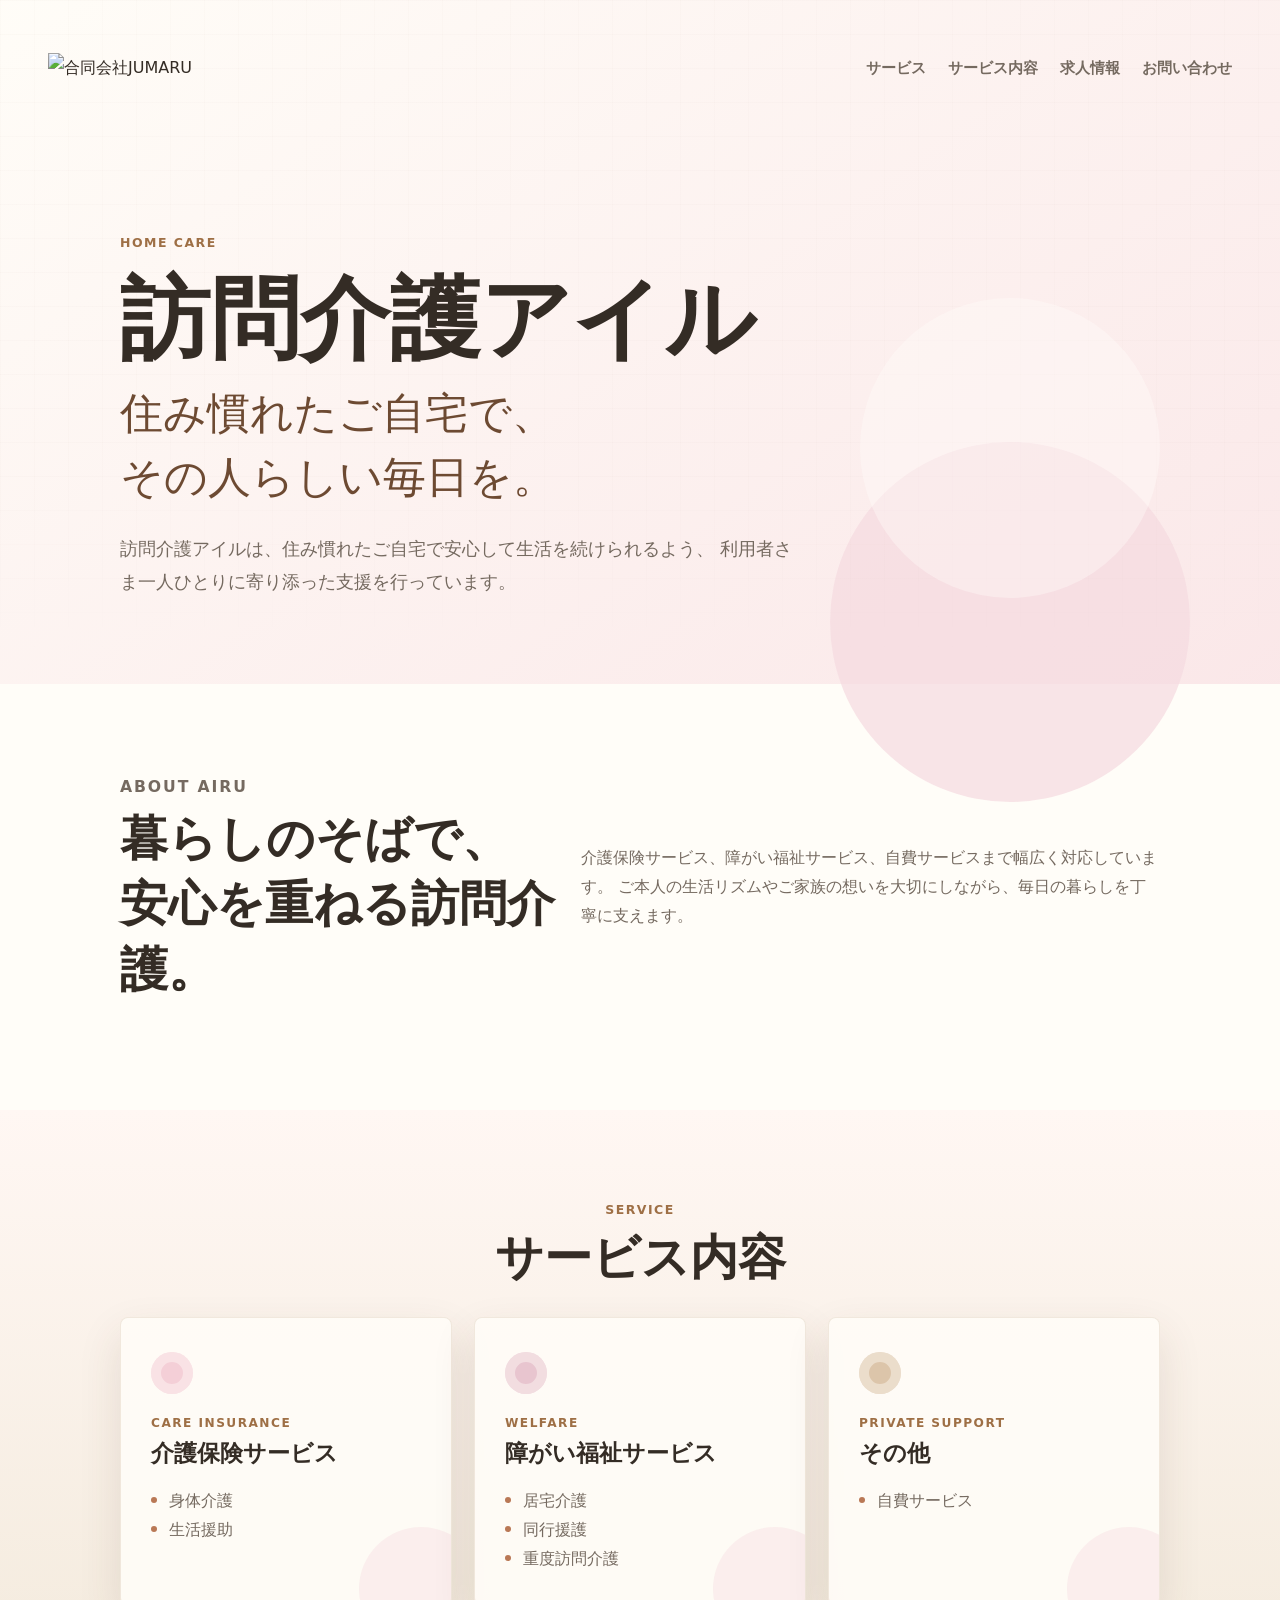
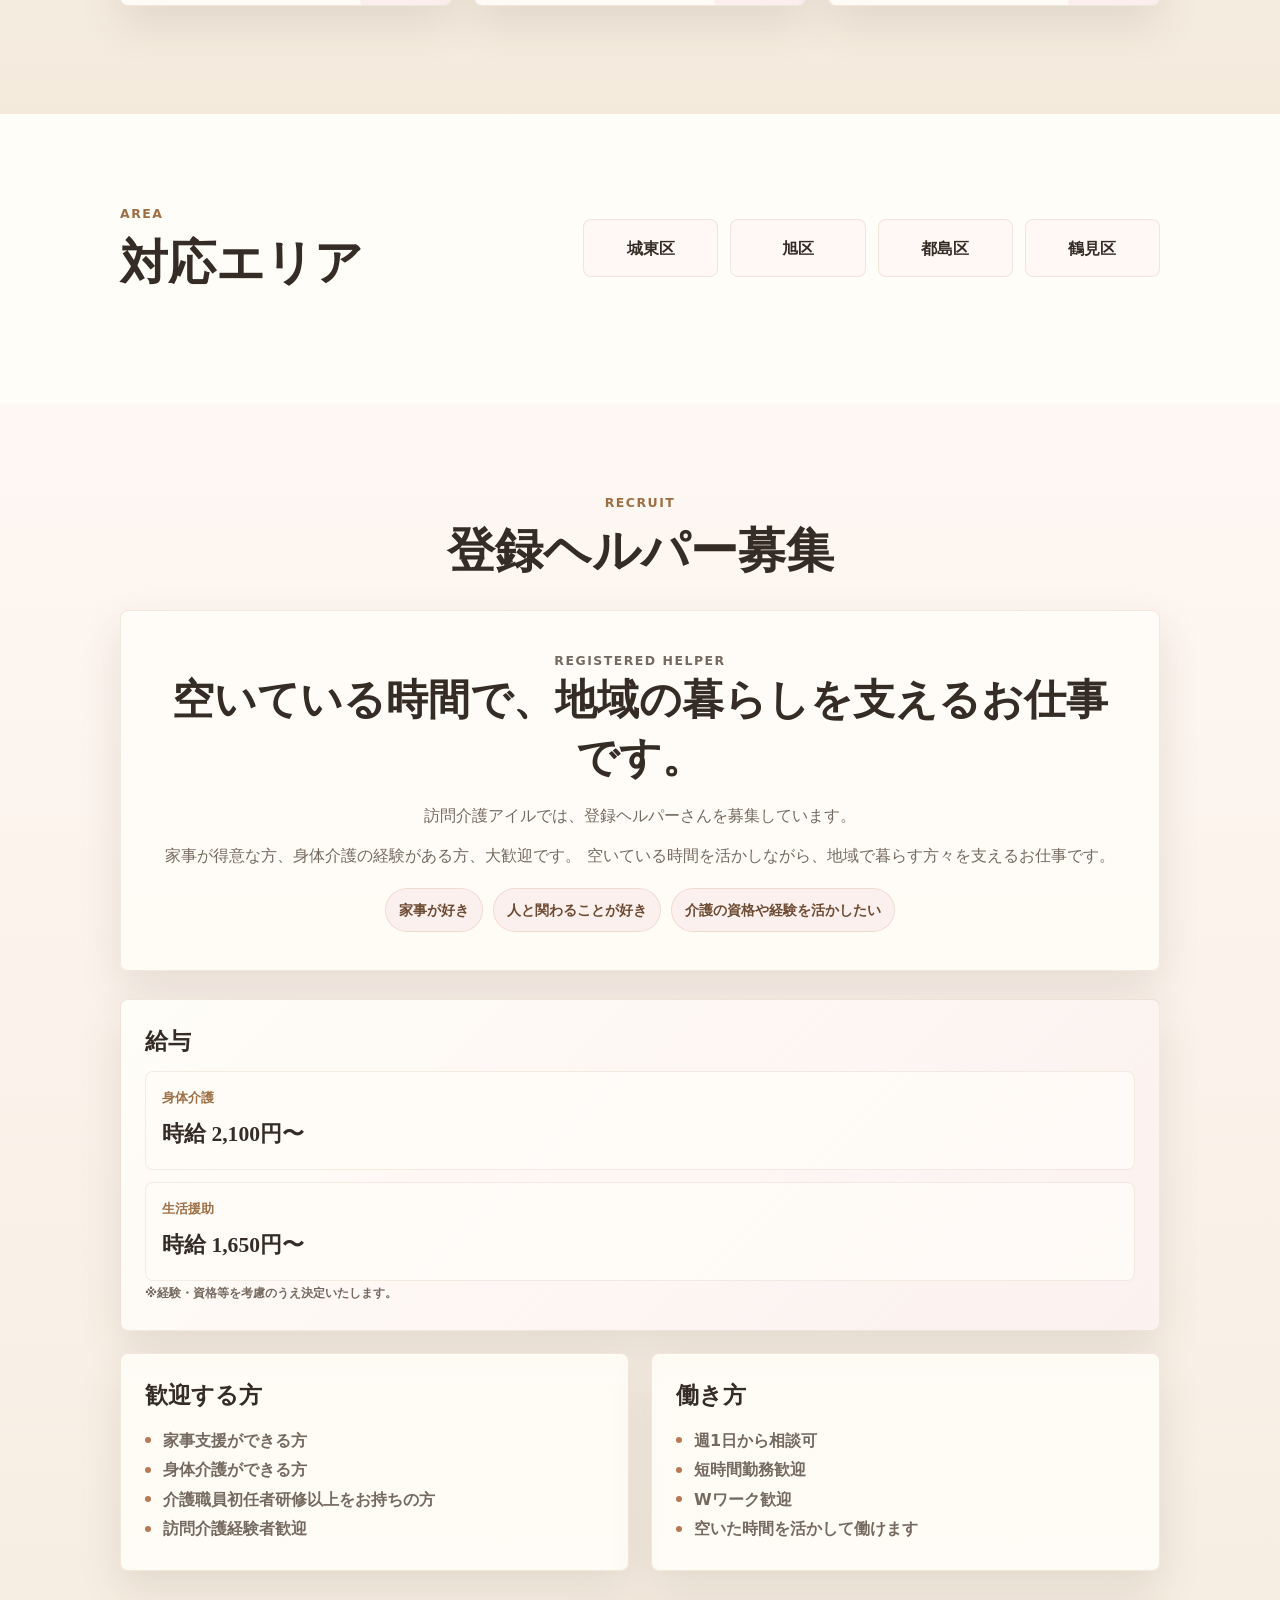
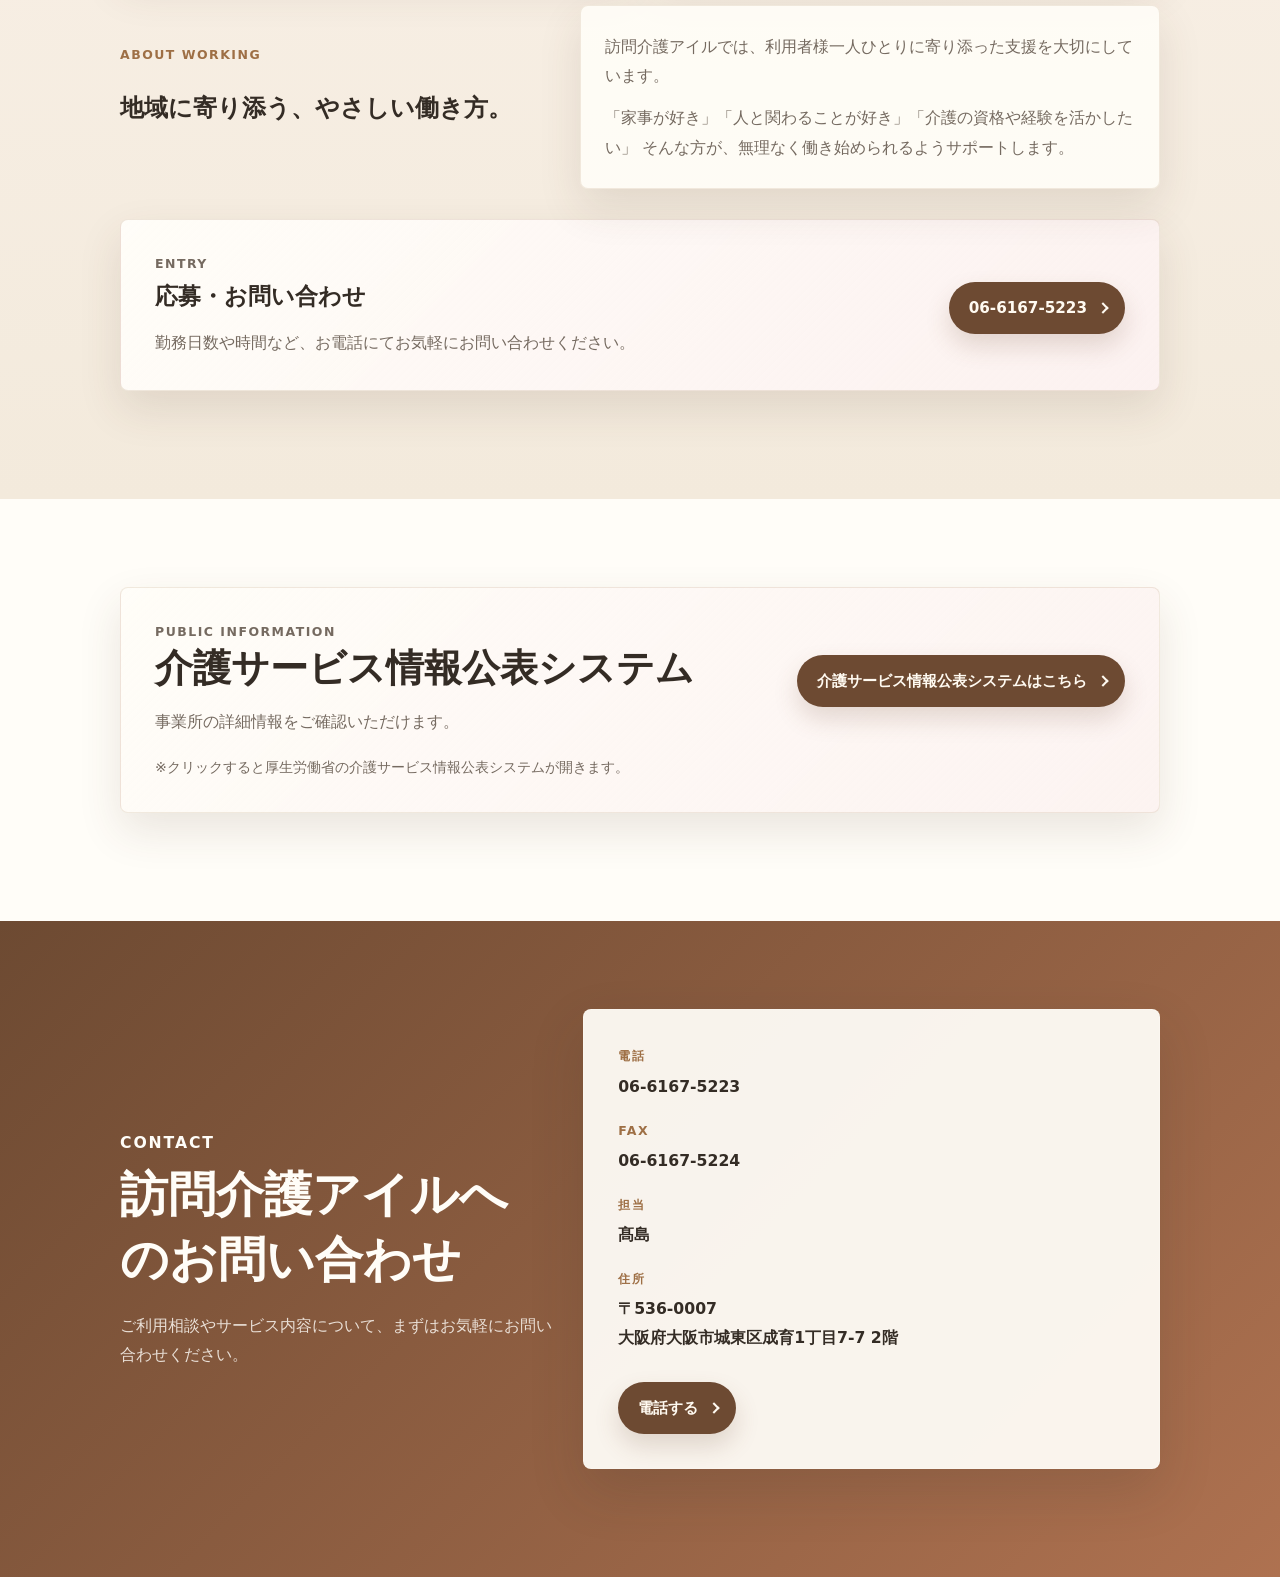
==== airu.html @ b09ae582 "Add files via upload" ====
<!doctype html>
<html lang="ja">
  <head>
    <meta charset="utf-8" />
    <meta name="viewport" content="width=device-width, initial-scale=1" />
    <title>訪問介護アイル | 合同会社JUMARU</title>
    <meta
      name="description"
      content="訪問介護アイルは、介護保険サービス、障がい福祉サービス、自費サービスまで幅広く対応し、住み慣れたご自宅での暮らしを支えます。"
    />
    <link rel="stylesheet" href="styles.css" />
  </head>
  <body>
    <main class="site detail-page airu-page">
      <section class="detail-hero detail-hero--airu" aria-labelledby="airu-title">
        <div class="hero__grain" aria-hidden="true"></div>
        <header class="header">
          <a class="logo" href="index.html" aria-label="合同会社JUMARU トップページ">
            <img src="assets/jumaru-logo.png" alt="合同会社JUMARU" />
          </a>
          <nav class="nav" aria-label="主要メニュー">
            <a href="index.html#services">サービス</a>
            <a href="#service-menu">サービス内容</a>
            <a href="#airu-recruit">求人情報</a>
            <a href="#airu-contact">お問い合わせ</a>
          </nav>
        </header>

        <div class="detail-hero__inner">
          <div class="detail-hero__content">
            <p class="hero__label">Home care</p>
            <h1 id="airu-title" class="detail-hero__title">
              <span>訪問介護</span><span>アイル</span>
            </h1>
            <p class="detail-hero__lead">
              住み慣れたご自宅で、<br />
              その人らしい毎日を。
            </p>
            <p class="detail-hero__copy">
              訪問介護アイルは、住み慣れたご自宅で安心して生活を続けられるよう、
              利用者さま一人ひとりに寄り添った支援を行っています。
            </p>
          </div>

          <div class="detail-hero__mark" aria-hidden="true">
            <img src="assets/airu-logo.png" alt="" />
          </div>
        </div>
      </section>

      <section class="detail-intro" aria-labelledby="airu-intro-title">
        <div class="detail-intro__inner">
          <div>
            <p class="section-heading__sub">About Airu</p>
            <h2 id="airu-intro-title">
              暮らしのそばで、<br />
              安心を重ねる訪問介護。
            </h2>
          </div>
          <p>
            介護保険サービス、障がい福祉サービス、自費サービスまで幅広く対応しています。
            ご本人の生活リズムやご家族の想いを大切にしながら、毎日の暮らしを丁寧に支えます。
          </p>
        </div>
      </section>

      <section id="service-menu" class="detail-services" aria-labelledby="service-menu-title">
        <div class="section-heading section-heading--center">
          <p class="section-heading__sub">Service</p>
          <h2 id="service-menu-title">サービス内容</h2>
        </div>

        <div class="detail-card-list">
          <article class="detail-card">
            <span class="detail-card__icon detail-card__icon--care" aria-hidden="true"></span>
            <p class="detail-card__label">Care insurance</p>
            <h3>介護保険サービス</h3>
            <ul>
              <li>身体介護</li>
              <li>生活援助</li>
            </ul>
          </article>

          <article class="detail-card">
            <span class="detail-card__icon detail-card__icon--welfare" aria-hidden="true"></span>
            <p class="detail-card__label">Welfare</p>
            <h3>障がい福祉サービス</h3>
            <ul>
              <li>居宅介護</li>
              <li>同行援護</li>
              <li>重度訪問介護</li>
            </ul>
          </article>

          <article class="detail-card">
            <span class="detail-card__icon detail-card__icon--private" aria-hidden="true"></span>
            <p class="detail-card__label">Private support</p>
            <h3>その他</h3>
            <ul>
              <li>自費サービス</li>
            </ul>
          </article>
        </div>
      </section>

      <section class="area-section" aria-labelledby="area-title">
        <div class="area-section__inner">
          <div class="area-section__heading">
            <p class="section-heading__sub">Area</p>
            <h2 id="area-title">対応エリア</h2>
          </div>
          <ul class="area-list" aria-label="対応エリア一覧">
            <li>城東区</li>
            <li>旭区</li>
            <li>都島区</li>
            <li>鶴見区</li>
          </ul>
        </div>
      </section>

      <section id="airu-recruit" class="recruit-detail-section" aria-labelledby="airu-recruit-title">
        <div class="section-heading section-heading--center">
          <p class="section-heading__sub">Recruit</p>
          <h2 id="airu-recruit-title">登録ヘルパー募集</h2>
        </div>

        <div class="recruit-summary-card recruit-summary-card--inline">
          <p class="recruit-summary-card__label">Registered helper</p>
          <h3>空いている時間で、地域の暮らしを支えるお仕事です。</h3>
          <p>
            訪問介護アイルでは、登録ヘルパーさんを募集しています。
          </p>
          <p>
            家事が得意な方、身体介護の経験がある方、大歓迎です。
            空いている時間を活かしながら、地域で暮らす方々を支えるお仕事です。
          </p>
          <ul class="recruit-feeling-list" aria-label="応募しやすい方">
            <li>家事が好き</li>
            <li>人と関わることが好き</li>
            <li>介護の資格や経験を活かしたい</li>
          </ul>
        </div>

        <div class="recruit-grid">
          <article class="recruit-card recruit-card--editable">
            <h3>給与</h3>
            <dl class="recruit-pay-list">
              <div>
                <dt>身体介護</dt>
                <dd>時給 2,100円〜</dd>
              </div>
              <div>
                <dt>生活援助</dt>
                <dd>時給 1,650円〜</dd>
              </div>
            </dl>
            <p class="recruit-card__note">※経験・資格等を考慮のうえ決定いたします。</p>
          </article>

          <article class="recruit-card">
            <h3>歓迎する方</h3>
            <ul>
              <li>家事支援ができる方</li>
              <li>身体介護ができる方</li>
              <li>介護職員初任者研修以上をお持ちの方</li>
              <li>訪問介護経験者歓迎</li>
            </ul>
          </article>

          <article class="recruit-card">
            <h3>働き方</h3>
            <ul>
              <li>週1日から相談可</li>
              <li>短時間勤務歓迎</li>
              <li>Wワーク歓迎</li>
              <li>空いた時間を活かして働けます</li>
            </ul>
          </article>
        </div>

        <div class="recruit-message-inner recruit-message-inner--inline">
          <div>
            <p class="section-heading__sub">About working</p>
            <h2>地域に寄り添う、やさしい働き方。</h2>
          </div>
          <div class="recruit-message-panel">
            <p>
              訪問介護アイルでは、利用者様一人ひとりに寄り添った支援を大切にしています。
            </p>
            <p>
              「家事が好き」「人と関わることが好き」「介護の資格や経験を活かしたい」
              そんな方が、無理なく働き始められるようサポートします。
            </p>
          </div>
        </div>

        <div class="recruit-apply-card">
          <div>
            <p class="section-heading__sub">Entry</p>
            <h3>応募・お問い合わせ</h3>
            <p>勤務日数や時間など、お電話にてお気軽にお問い合わせください。</p>
          </div>
          <a class="button" href="tel:0661675223" aria-label="訪問介護アイルの求人へ電話で問い合わせる">
            06-6167-5223
            <span aria-hidden="true"></span>
          </a>
        </div>
      </section>

      <section class="public-info-section" aria-labelledby="public-info-title">
        <div class="public-info-card">
          <div>
            <p class="section-heading__sub">Public information</p>
            <h2 id="public-info-title">介護サービス情報公表システム</h2>
            <p>事業所の詳細情報をご確認いただけます。</p>
          </div>
          <a
            class="button"
            href="https://www.kaigokensaku.mhlw.go.jp/27/index.php?action_kouhyou_detail_001_kani=true&amp;JigyosyoCd=2774403675-00&amp;ServiceCd=110&amp;Type=search"
            target="_blank"
            rel="noopener"
          >
            介護サービス情報公表システムはこちら
            <span aria-hidden="true"></span>
          </a>
          <p class="public-info-note">※クリックすると厚生労働省の介護サービス情報公表システムが開きます。</p>
        </div>
      </section>

      <section id="airu-contact" class="detail-contact" aria-labelledby="airu-contact-title">
        <div class="detail-contact__inner">
          <div class="detail-contact__main">
            <p class="section-heading__sub">Contact</p>
            <h2 id="airu-contact-title">訪問介護アイルへのお問い合わせ</h2>
            <p>
              ご利用相談やサービス内容について、まずはお気軽にお問い合わせください。
            </p>
          </div>

          <div class="contact-panel">
            <dl class="contact-list">
              <div>
                <dt>電話</dt>
                <dd><a href="tel:0661675223">06-6167-5223</a></dd>
              </div>
              <div>
                <dt>FAX</dt>
                <dd>06-6167-5224</dd>
              </div>
              <div>
                <dt>担当</dt>
                <dd>髙島</dd>
              </div>
              <div>
                <dt>住所</dt>
                <dd>
                  〒536-0007<br />
                  大阪府大阪市城東区成育1丁目7-7 2階
                </dd>
              </div>
            </dl>
            <div class="contact-actions">
              <a class="button" href="tel:0661675223" aria-label="訪問介護アイルへ電話で問い合わせる">
                電話する
                <span aria-hidden="true"></span>
              </a>
            </div>
          </div>
        </div>
      </section>
    </main>
  </body>
</html>
---- styles.css ----
:root {
  --ivory: #fbf7ee;
  --soft-ivory: #fffaf1;
  --beige: #e9dcc8;
  --sand: #d8c2a3;
  --wood: #9e6f45;
  --wood-dark: #6d4a32;
  --sage: #75856f;
  --sage-dark: #53664f;
  --terracotta: #b97855;
  --ink: #342c25;
  --muted: #756a60;
  --white: #fffdf8;
  --shadow: 0 18px 44px rgba(82, 61, 41, 0.12);
}

* {
  box-sizing: border-box;
}

html {
  min-width: 320px;
  scroll-behavior: smooth;
  background: var(--ivory);
}

body {
  margin: 0;
  color: var(--ink);
  font-family:
    "Yu Gothic",
    "Hiragino Kaku Gothic ProN",
    Meiryo,
    system-ui,
    sans-serif;
  line-height: 1.85;
  letter-spacing: 0;
  background:
    linear-gradient(180deg, rgba(255, 250, 241, 0.96), rgba(249, 241, 229, 0.98)),
    var(--ivory);
}

a {
  color: inherit;
  text-decoration: none;
}

img {
  max-width: 100%;
}

h1,
h2,
h3,
p,
dd,
li {
  overflow-wrap: anywhere;
}

.service-card,
.feature,
.flow-list li,
.detail-card,
.activity-info-card,
.schedule-card,
.guide-list div,
.gallery-card,
.staff-card,
.price-panel,
.contact-panel,
.map-panel,
.business-card,
.for-you-card {
  min-width: 0;
}

.site {
  overflow: hidden;
}

.hero {
  position: relative;
  min-height: 88svh;
  display: flex;
  flex-direction: column;
  padding: 18px 20px 76px;
  background:
    linear-gradient(142deg, rgba(255, 253, 248, 0.9), rgba(242, 226, 204, 0.74)),
    var(--soft-ivory);
}

.hero::before {
  content: "";
  position: absolute;
  inset: auto -24px -52px auto;
  width: 190px;
  height: 260px;
  border-radius: 999px 999px 0 0;
  background:
    linear-gradient(90deg, rgba(109, 74, 50, 0.12), transparent 18% 25%, rgba(109, 74, 50, 0.08) 28% 31%, transparent 33%),
    linear-gradient(180deg, #c49a6e, #a8754c);
  opacity: 0.68;
  transform: rotate(18deg);
}

.hero__grain {
  position: absolute;
  inset: 0;
  pointer-events: none;
  opacity: 0.42;
  background-image:
    linear-gradient(rgba(109, 74, 50, 0.04) 1px, transparent 1px),
    linear-gradient(90deg, rgba(109, 74, 50, 0.035) 1px, transparent 1px);
  background-size: 34px 34px;
  mask-image: linear-gradient(180deg, #000 0 70%, transparent);
}

.header {
  position: relative;
  z-index: 1;
  display: flex;
  align-items: center;
  justify-content: space-between;
  gap: 24px;
  padding-block: 6px;
}

.logo {
  display: inline-flex;
  align-items: center;
  justify-content: center;
  width: 140px;
  min-height: 58px;
  padding: 4px 0;
}

.logo img {
  display: block;
  width: 100%;
  height: auto;
}

.nav {
  display: none;
}

.hero__inner {
  position: relative;
  z-index: 1;
  width: min(100%, 940px);
  margin: auto auto 0;
  padding-top: 84px;
}

.hero__label,
.section-heading__sub,
.service-card__category {
  margin: 0;
  color: var(--wood);
  font-size: 0.78rem;
  font-weight: 700;
  letter-spacing: 0.12em;
  text-transform: uppercase;
}

.hero__title {
  margin: 15px 0 18px;
  font-family: "Yu Mincho", "Hiragino Mincho ProN", serif;
  font-size: clamp(2.28rem, 12vw, 5.8rem);
  line-height: 1.28;
  letter-spacing: 0;
}

.hero__copy {
  margin: 0;
  color: var(--muted);
  font-size: clamp(1rem, 4.25vw, 1.22rem);
  font-weight: 500;
}

@media (max-width: 480px) {
  .hero__title {
    font-size: clamp(2rem, 9vw, 2.45rem);
  }

  .top-contact-card {
    padding: 22px 20px;
  }

  .top-contact-actions {
    gap: 10px;
    padding-top: 16px;
  }

  .top-contact-actions .button {
    width: 100%;
    justify-content: center;
  }

  .riru-intro-panel {
    gap: 14px;
  }

  .riru-intro-illustration {
    max-width: 320px;
  }

  .riru-service-tags {
    gap: 8px;
  }

  .riru-service-tags li {
    padding: 7px 11px;
    font-size: 0.82rem;
  }

  .detail-page h2,
  .detail-page p,
  .detail-page dd,
  .detail-page li {
    line-break: anywhere;
  }

  .detail-page h2 {
    font-size: clamp(1.5rem, 6.4vw, 1.75rem);
    line-height: 1.45;
  }

  .detail-page p,
  .detail-page dd,
  .detail-page li {
    word-break: break-all;
  }

  .airu-page p,
  .airu-page dd,
  .airu-page li {
    overflow-wrap: break-word;
    word-break: normal;
    line-break: strict;
  }
}

.services,
.about,
.company,
.business,
.for-you,
.flow {
  position: relative;
  z-index: 2;
  padding: 62px 20px 84px;
}

.services {
  background: linear-gradient(180deg, var(--ivory), #f3eadc);
}

.about {
  background: var(--white);
}

.company {
  background: linear-gradient(180deg, var(--white), #fff8f4);
}

.business {
  background: linear-gradient(180deg, #fff8f4, #f3eadc);
}

.for-you {
  background: var(--white);
}

.flow {
  background: #eef0e8;
}

.section-heading,
.about__inner,
.company__inner,
.business-list,
.for-you-list,
.flow-list,
.contact__inner {
  width: min(100%, 1040px);
  margin-inline: auto;
}

.section-heading {
  margin-bottom: 26px;
}

.services__lead {
  max-width: 640px;
  margin: 14px 0 0;
  color: var(--muted);
  font-size: clamp(1rem, 3.6vw, 1.1rem);
  font-weight: 500;
  line-height: 1.9;
}

.section-heading--center {
  text-align: center;
}

.section-heading h2,
.about h2,
.company h2,
.business h2,
.for-you h2,
.flow h2,
.contact h2 {
  margin: 5px 0 0;
  font-family: "Yu Mincho", "Hiragino Mincho ProN", serif;
  font-size: clamp(1.8rem, 8vw, 3rem);
  line-height: 1.35;
}

.service-list {
  display: grid;
  grid-template-columns: 1fr;
  gap: 22px;
  width: min(100%, 1040px);
  margin: 0 auto;
}

.service-card,
.feature,
.flow-list li {
  border: 1px solid rgba(158, 111, 69, 0.14);
  border-radius: 8px;
  background: rgba(255, 253, 248, 0.88);
  box-shadow: var(--shadow);
}

.service-card {
  position: relative;
  overflow: hidden;
}

.service-card::before {
  position: absolute;
  inset: 0;
  content: "";
  pointer-events: none;
  background:
    linear-gradient(135deg, rgba(255, 253, 248, 0.7), transparent 48%),
    linear-gradient(180deg, rgba(255, 255, 255, 0.52), rgba(255, 253, 248, 0.22));
}

.service-card--care {
  background: linear-gradient(145deg, #fff9f6, #f8e2e6);
}

.service-card--day {
  background: linear-gradient(145deg, #fbfff8, #e5f0dc);
}

.service-card__media {
  position: absolute;
  top: 26px;
  right: 26px;
  z-index: 1;
  display: flex;
  align-items: center;
  justify-content: center;
  width: 86px;
  min-height: 0;
  padding: 0;
  background: transparent;
}

.service-card--care .service-card__media {
  background-color: transparent;
}

.service-card--day .service-card__media {
  background-color: transparent;
}

.service-card__logo {
  display: block;
  width: 100%;
  max-width: 80px;
  height: auto;
  max-height: 52px;
  object-fit: contain;
  padding: 0;
  border: 0;
  border-radius: 0;
  background: transparent;
  filter: drop-shadow(0 8px 14px rgba(82, 61, 41, 0.12));
  opacity: 0.9;
}

.service-card__logo--airu {
  max-width: 86px;
}

.service-card__logo--riru {
  max-width: 94px;
  max-height: 64px;
  transform: translateY(-5px);
}

.service-card__body {
  position: relative;
  z-index: 1;
  padding: 92px 24px 28px;
}

.service-card h3,
.feature h3,
.flow-list h3 {
  margin: 6px 0 13px;
  font-family: "Yu Mincho", "Hiragino Mincho ProN", serif;
  font-size: 1.56rem;
  line-height: 1.35;
}

.service-card h3 {
  margin-top: 8px;
  margin-bottom: 18px;
  color: var(--ink);
  font-size: clamp(1.75rem, 8vw, 2.36rem);
}

.service-card p,
.about p,
.feature p,
.flow-list p,
.contact p {
  margin: 0 0 14px;
  color: var(--muted);
  font-size: 0.98rem;
}

.button {
  display: inline-flex;
  align-items: center;
  justify-content: center;
  gap: 12px;
  min-height: 48px;
  margin-top: 6px;
  padding: 12px 18px 12px 20px;
  border-radius: 999px;
  color: var(--soft-ivory);
  font-size: 0.95rem;
  font-weight: 700;
  background: var(--wood-dark);
  box-shadow: 0 12px 24px rgba(109, 74, 50, 0.18);
  transition:
    transform 180ms ease,
    background-color 180ms ease;
}

.button span {
  width: 8px;
  height: 8px;
  border-top: 2px solid currentColor;
  border-right: 2px solid currentColor;
  transform: rotate(45deg);
}

.button:hover {
  transform: translateY(-2px);
  background: var(--sage-dark);
}

.about__inner {
  display: grid;
  gap: 34px;
}

.company__inner {
  display: grid;
  gap: 28px;
}

.about__content p {
  max-width: 680px;
  margin-top: 18px;
}

.company__content p {
  max-width: 720px;
  margin: 18px 0 0;
  color: var(--muted);
}

.company-info {
  display: grid;
  gap: 12px;
  margin: 0;
}

.company-info div {
  padding: 18px 20px;
  border: 1px solid rgba(158, 111, 69, 0.12);
  border-radius: 8px;
  background: rgba(255, 253, 248, 0.86);
}

.company-info dt {
  color: var(--wood);
  font-size: 0.78rem;
  font-weight: 800;
  letter-spacing: 0.12em;
}

.company-info dd {
  margin: 4px 0 0;
  color: var(--ink);
  font-weight: 700;
}

.business-list,
.for-you-list {
  display: grid;
  gap: 16px;
}

.business-card,
.for-you-card {
  border: 1px solid rgba(158, 111, 69, 0.14);
  border-radius: 8px;
  background: rgba(255, 253, 248, 0.88);
  box-shadow: var(--shadow);
}

.business-card {
  position: relative;
  overflow: hidden;
  padding: 28px 24px;
}

.business-card::after {
  position: absolute;
  right: -36px;
  bottom: -46px;
  width: 130px;
  height: 130px;
  border-radius: 50%;
  content: "";
  background: rgba(246, 220, 225, 0.36);
}

.business-card--riru::after {
  background: rgba(223, 234, 214, 0.54);
}

.business-card h3 {
  position: relative;
  z-index: 1;
  margin: 0 0 12px;
  font-family: "Yu Mincho", "Hiragino Mincho ProN", serif;
  font-size: 1.5rem;
  line-height: 1.35;
}

.business-card p {
  position: relative;
  z-index: 1;
  margin: 0 0 18px;
  color: var(--muted);
}

.business-card a {
  position: relative;
  z-index: 1;
  color: var(--wood-dark);
  font-weight: 800;
}

.for-you-card {
  display: grid;
  grid-template-columns: auto minmax(0, 1fr);
  gap: 14px;
  align-items: center;
  padding: 20px;
}

.for-you-card span {
  display: grid;
  width: 42px;
  height: 42px;
  place-items: center;
  border-radius: 50%;
  color: var(--white);
  font-size: 0.82rem;
  font-weight: 800;
  background: var(--sage-dark);
}

.for-you-card p {
  margin: 0;
  color: var(--ink);
  font-weight: 700;
}

.feature-list {
  display: grid;
  gap: 16px;
}

.feature {
  padding: 24px 22px;
}

.feature__number {
  color: var(--terracotta);
  font-size: 0.82rem;
  font-weight: 800;
  letter-spacing: 0.12em;
}

.feature h3 {
  font-size: 1.28rem;
}

.flow-list {
  display: grid;
  gap: 16px;
  padding: 0;
  list-style: none;
}

.flow-list li {
  padding: 26px 22px 24px;
}

.flow-list span {
  display: grid;
  width: 40px;
  height: 40px;
  place-items: center;
  border-radius: 50%;
  color: var(--white);
  font-weight: 800;
  background: var(--sage-dark);
}

.flow-list h3 {
  font-size: 1.26rem;
}

.contact {
  padding: 70px 20px;
  color: var(--white);
  background:
    linear-gradient(135deg, rgba(83, 102, 79, 0.94), rgba(109, 74, 50, 0.92)),
    var(--sage-dark);
}

.contact .section-heading__sub,
.contact p {
  color: rgba(255, 253, 248, 0.82);
}

.contact p {
  max-width: 720px;
  margin-top: 18px;
}

.top-contact-grid {
  display: grid;
  gap: 16px;
  margin-top: 30px;
}

.top-contact-card,
.top-access {
  border: 1px solid rgba(255, 253, 248, 0.22);
  border-radius: 8px;
  background: rgba(255, 253, 248, 0.94);
  box-shadow: 0 18px 40px rgba(52, 44, 37, 0.14);
}

.top-contact-card {
  display: flex;
  flex-direction: column;
  padding: 24px 22px;
}

.top-contact-card__label {
  margin: 0 0 4px;
  color: var(--wood);
  font-size: 0.76rem;
  font-weight: 800;
  letter-spacing: 0.12em;
  text-transform: uppercase;
}

.top-contact-card h3,
.top-access h3 {
  margin: 0 0 14px;
  color: var(--ink);
  font-family: "Yu Mincho", "Hiragino Mincho ProN", serif;
  font-size: 1.42rem;
}

.top-contact-card dl {
  display: grid;
  gap: 10px;
  margin: 0;
}

.top-contact-card dt {
  color: var(--wood);
  font-size: 0.78rem;
  font-weight: 800;
  letter-spacing: 0.12em;
}

.top-contact-card dd {
  margin: 4px 0 0;
  color: var(--ink);
  font-weight: 800;
}

.top-contact-actions {
  display: flex;
  flex-wrap: wrap;
  gap: 12px;
  margin-top: auto;
  padding-top: 18px;
}

.top-contact-card .button--light {
  min-height: 46px;
  color: var(--white);
  background: var(--sage-dark);
}

.top-access {
  display: grid;
  gap: 18px;
  margin-top: 18px;
  padding: 24px 22px;
}

.top-access p {
  color: var(--muted);
}

.map-button--light {
  background: var(--wood-dark);
}

.map-embed--top {
  margin-top: 0;
}

.button--light {
  color: var(--wood-dark);
  background: var(--white);
}

.button--light:hover {
  color: var(--white);
  background: var(--terracotta);
}

@media (min-width: 760px) {
  .hero {
    min-height: 82vh;
    padding: 28px 48px 86px;
  }

  .hero::before {
    width: 270px;
    height: 360px;
    right: 8vw;
  }

  .nav {
    display: flex;
    align-items: center;
    gap: 22px;
    color: var(--muted);
    font-size: 0.92rem;
    font-weight: 700;
  }

  .nav a {
    transition: color 160ms ease;
  }

  .nav a:hover {
    color: var(--wood-dark);
  }

  .services,
  .about,
  .company,
  .business,
  .for-you,
  .flow {
    padding: 84px 48px 108px;
  }

  .contact {
    padding: 92px 48px;
  }

  .service-list,
  .feature-list,
  .flow-list {
    grid-template-columns: repeat(3, minmax(0, 1fr));
    align-items: stretch;
  }

  .service-list {
    grid-template-columns: repeat(2, minmax(0, 1fr));
  }

  .service-card {
    display: flex;
    flex-direction: column;
    min-height: 430px;
  }

  .service-card__media {
    top: 34px;
    right: 34px;
    width: 102px;
  }

  .logo {
    width: 170px;
    min-height: 68px;
  }

  .service-card__logo {
    max-width: 96px;
    max-height: 61px;
    padding: 0;
  }

  .service-card__logo--airu {
    max-width: 102px;
  }

  .service-card__logo--riru {
    max-width: 112px;
    max-height: 72px;
    transform: translateY(-6px);
  }

  .service-card__body {
    display: flex;
    flex: 1;
    flex-direction: column;
    padding: 112px 36px 36px;
  }

  .service-card .button {
    align-self: flex-start;
    margin-top: auto;
  }

  .about__inner {
    grid-template-columns: 0.9fr 1.1fr;
    align-items: center;
  }

  .company__inner {
    grid-template-columns: 0.95fr 1.05fr;
    align-items: center;
  }

  .company-info {
    grid-template-columns: 1fr;
  }

  .business-list {
    grid-template-columns: repeat(2, minmax(0, 1fr));
    gap: 22px;
  }

  .for-you-list {
    grid-template-columns: repeat(4, minmax(0, 1fr));
  }

  .for-you-card {
    grid-template-columns: 1fr;
    align-content: start;
    min-height: 150px;
  }

  .top-contact-grid {
    grid-template-columns: repeat(2, minmax(0, 1fr));
    align-items: stretch;
  }

  .top-access {
    grid-template-columns: 0.78fr 1.22fr;
    align-items: center;
  }
}

.detail-page {
  background: var(--ivory);
}

.detail-hero {
  position: relative;
  min-height: 74svh;
  display: flex;
  flex-direction: column;
  padding: 18px 20px 70px;
  background:
    linear-gradient(145deg, rgba(255, 253, 248, 0.92), rgba(249, 226, 230, 0.78)),
    var(--soft-ivory);
}

.detail-hero::before {
  position: absolute;
  right: -64px;
  bottom: -84px;
  width: 240px;
  height: 240px;
  border-radius: 50%;
  content: "";
  background: rgba(246, 220, 225, 0.72);
}

.detail-hero--riru {
  background:
    linear-gradient(145deg, rgba(255, 253, 248, 0.92), rgba(226, 238, 214, 0.82)),
    var(--soft-ivory);
}

.detail-hero--riru::before {
  background: rgba(223, 234, 214, 0.78);
}

.detail-hero__inner {
  position: relative;
  z-index: 1;
  display: grid;
  gap: 42px;
  width: min(100%, 1040px);
  margin: auto auto 0;
  padding-top: 72px;
}

.detail-hero__title {
  margin: 14px 0 10px;
  font-family: "Yu Mincho", "Hiragino Mincho ProN", serif;
  font-size: clamp(2.52rem, 13vw, 5.6rem);
  line-height: 1.16;
}

.detail-hero__title span {
  display: inline;
}

.riru-page .detail-hero__title {
  width: fit-content;
  max-width: 100%;
  font-size: clamp(2.18rem, 10.4vw, 5.2rem);
  white-space: nowrap;
}

@media (max-width: 480px) {
  .detail-hero__title,
  .riru-page .detail-hero__title {
    width: auto;
    font-size: clamp(2.48rem, 11vw, 3.1rem);
    white-space: normal;
  }

  .detail-hero__title span {
    display: block;
  }
}

.detail-hero__lead {
  margin: 0 0 22px;
  color: var(--wood-dark);
  font-family: "Yu Mincho", "Hiragino Mincho ProN", serif;
  font-size: clamp(1.5rem, 6.4vw, 2.7rem);
  line-height: 1.48;
}

.detail-hero__copy {
  max-width: 680px;
  margin: 0;
  color: var(--muted);
  font-size: clamp(1rem, 4vw, 1.12rem);
  font-weight: 500;
}

.detail-hero__mark {
  display: grid;
  width: min(62vw, 240px);
  aspect-ratio: 1;
  place-items: center;
  justify-self: start;
  border-radius: 50%;
  background: rgba(255, 253, 248, 0.36);
}

.detail-hero__mark img {
  width: 76%;
  height: auto;
  filter: drop-shadow(0 16px 28px rgba(82, 61, 41, 0.1));
}

.detail-hero__mark--riru img {
  width: 82%;
}

.detail-intro,
.detail-services,
.area-section,
.detail-contact {
  padding: 66px 20px 84px;
}

.detail-intro {
  background: var(--white);
}

.detail-intro__inner,
.area-section__inner,
.detail-contact__inner {
  width: min(100%, 1040px);
  margin-inline: auto;
}

.detail-intro__inner {
  display: grid;
  gap: 24px;
}

.detail-intro h2,
.area-section h2,
.detail-contact h2 {
  margin: 5px 0 0;
  font-family: "Yu Mincho", "Hiragino Mincho ProN", serif;
  font-size: clamp(1.75rem, 7.2vw, 3rem);
  line-height: 1.36;
}

.detail-intro p,
.detail-card li,
.area-list li,
.detail-contact p,
.contact-list dd {
  color: var(--muted);
  font-size: 0.98rem;
}

.detail-intro__inner > p {
  margin: 0;
}

.riru-intro-panel {
  display: grid;
  gap: 16px;
}

.riru-intro-panel p {
  margin: 0;
}

.riru-intro-illustration {
  max-width: 380px;
  margin: 0;
  overflow: hidden;
  border-radius: 8px;
}

.riru-intro-illustration img {
  display: block;
  width: 100%;
  height: auto;
}

.riru-intro-note {
  padding: 14px 16px;
  border-left: 4px solid rgba(117, 133, 111, 0.62);
  border-radius: 0 8px 8px 0;
  background: rgba(237, 244, 223, 0.72);
}

.riru-service-tags {
  display: flex;
  flex-wrap: wrap;
  gap: 10px;
  margin: 0;
  padding: 0;
  list-style: none;
}

.riru-service-tags li {
  padding: 8px 13px;
  border: 1px solid rgba(117, 133, 111, 0.2);
  border-radius: 999px;
  color: var(--sage-dark);
  font-size: 0.88rem;
  font-weight: 800;
  background: rgba(255, 253, 248, 0.84);
  box-shadow: 0 8px 18px rgba(82, 61, 41, 0.06);
}

.detail-services {
  background: linear-gradient(180deg, #fff7f3, #f3eadc);
}

.detail-services--riru {
  background: linear-gradient(180deg, #f8fbf2, #eef3e4);
}

.detail-card-list {
  display: grid;
  gap: 18px;
  width: min(100%, 1040px);
  margin: 0 auto;
}

.detail-card {
  position: relative;
  overflow: hidden;
  padding: 28px 24px 26px;
  border: 1px solid rgba(158, 111, 69, 0.14);
  border-radius: 8px;
  background: rgba(255, 253, 248, 0.86);
  box-shadow: var(--shadow);
}

.detail-card::after {
  position: absolute;
  right: -32px;
  bottom: -46px;
  width: 124px;
  height: 124px;
  border-radius: 50%;
  content: "";
  background: rgba(246, 220, 225, 0.42);
}

.detail-card__icon {
  display: block;
  width: 42px;
  height: 42px;
  margin-bottom: 18px;
  border-radius: 50%;
  background: #f4cfd7;
  box-shadow: inset 0 0 0 10px rgba(255, 253, 248, 0.42);
}

.detail-card__icon--welfare {
  background: #e8c5cf;
}

.detail-card__icon--private {
  background: #dcc5aa;
}

.riru-icon {
  background: #d9e8c6;
}

.riru-icon--smile {
  background: #c9dfbd;
}

.riru-icon--coin {
  background: #efe2a6;
}

.riru-icon--training {
  background: #bfd8b4;
}

.detail-card__label {
  margin: 0 0 4px;
  color: var(--wood);
  font-size: 0.76rem;
  font-weight: 800;
  letter-spacing: 0.12em;
  text-transform: uppercase;
}

.detail-card h3 {
  margin: 0 0 16px;
  font-family: "Yu Mincho", "Hiragino Mincho ProN", serif;
  font-size: 1.45rem;
  line-height: 1.36;
}

.detail-card ul,
.area-list,
.contact-list {
  margin: 0;
  padding: 0;
  list-style: none;
}

.detail-card li {
  position: relative;
  padding-left: 18px;
}

.detail-card li::before {
  position: absolute;
  left: 0;
  top: 0.72em;
  width: 6px;
  height: 6px;
  border-radius: 50%;
  content: "";
  background: var(--terracotta);
}

.area-section {
  background: var(--white);
}

.area-section__inner {
  display: grid;
  gap: 28px;
}

.area-list {
  display: grid;
  grid-template-columns: repeat(2, minmax(0, 1fr));
  gap: 12px;
}

.area-list li {
  display: grid;
  min-height: 58px;
  place-items: center;
  border: 1px solid rgba(158, 111, 69, 0.14);
  border-radius: 8px;
  color: var(--ink);
  font-weight: 700;
  background: #fff8f4;
}

.detail-contact {
  background:
    linear-gradient(135deg, rgba(109, 74, 50, 0.92), rgba(185, 120, 85, 0.86)),
    var(--wood-dark);
}

.detail-contact--riru {
  background:
    linear-gradient(135deg, rgba(83, 102, 79, 0.94), rgba(124, 138, 106, 0.9)),
    var(--sage-dark);
}

.detail-contact__inner {
  display: grid;
  gap: 28px;
}

.detail-contact .section-heading__sub,
.detail-contact h2,
.detail-contact p {
  color: var(--white);
}

.detail-contact p {
  margin: 18px 0 0;
  color: rgba(255, 253, 248, 0.82);
}

.contact-panel {
  padding: 26px 24px;
  border: 1px solid rgba(255, 253, 248, 0.24);
  border-radius: 8px;
  background: rgba(255, 253, 248, 0.94);
  box-shadow: 0 22px 54px rgba(52, 44, 37, 0.16);
}

.contact-list {
  display: grid;
  gap: 18px;
}

.contact-actions {
  display: flex;
  flex-wrap: wrap;
  gap: 12px;
  margin-top: 24px;
}

.contact-list div {
  display: grid;
  gap: 4px;
}

.contact-list dt {
  color: var(--wood);
  font-size: 0.78rem;
  font-weight: 800;
  letter-spacing: 0.12em;
}

.contact-list dd {
  margin: 0;
  color: var(--ink);
  font-weight: 700;
}

.recruit-summary,
.recruit-detail-section,
.recruit-message-section,
.recruit-welcome-section,
.recruit-link-section {
  padding: 66px 20px 84px;
}

.recruit-summary,
.recruit-welcome-section {
  background: var(--white);
}

.recruit-detail-section,
.recruit-link-section {
  background: linear-gradient(180deg, #fff7f3, #f3eadc);
}

.recruit-message-section {
  background: var(--ivory);
}

.recruit-summary-card,
.recruit-grid,
.recruit-message-inner,
.recruit-welcome-list,
.recruit-link-card {
  width: min(100%, 1040px);
  margin-inline: auto;
}

.recruit-summary-card,
.recruit-card,
.recruit-message-panel,
.recruit-link-card {
  border: 1px solid rgba(158, 111, 69, 0.14);
  border-radius: 8px;
  background: rgba(255, 253, 248, 0.9);
  box-shadow: var(--shadow);
}

.recruit-summary-card {
  padding: 30px 26px;
  text-align: center;
}

.recruit-summary-card--inline {
  margin-bottom: 24px;
}

.recruit-summary-card__label,
.recruit-card__note {
  margin: 0 0 6px;
  color: var(--wood);
  font-size: 0.78rem;
  font-weight: 800;
  letter-spacing: 0.12em;
  text-transform: uppercase;
}

.recruit-summary-card h3,
.recruit-card h3,
.recruit-message-section h2,
.recruit-link-card h2 {
  margin: 0 0 14px;
  font-family: "Yu Mincho", "Hiragino Mincho ProN", serif;
  line-height: 1.38;
}

.recruit-summary-card h3 {
  font-size: clamp(1.7rem, 7vw, 2.6rem);
}

.recruit-summary-card p,
.recruit-card p,
.recruit-message-panel p,
.recruit-link-card p {
  margin: 0;
  color: var(--muted);
}

.recruit-summary-card p + p {
  margin-top: 10px;
}

.recruit-feeling-list {
  display: flex;
  flex-wrap: wrap;
  justify-content: center;
  gap: 10px;
  margin: 18px 0 0;
  padding: 0;
  list-style: none;
}

.recruit-feeling-list li {
  padding: 8px 13px;
  border: 1px solid rgba(185, 120, 85, 0.18);
  border-radius: 999px;
  color: var(--wood-dark);
  font-size: 0.88rem;
  font-weight: 800;
  background: rgba(246, 220, 225, 0.38);
}

.recruit-grid {
  display: grid;
  gap: 18px;
}

.recruit-card {
  padding: 26px 24px;
}

.recruit-card h3 {
  color: var(--ink);
  font-size: 1.42rem;
}

.recruit-card ul,
.recruit-welcome-list,
.recruit-pay-list {
  margin: 0;
  padding: 0;
  list-style: none;
}

.recruit-pay-list {
  display: grid;
  gap: 12px;
}

.recruit-pay-list div {
  display: grid;
  gap: 4px;
  padding: 14px 16px;
  border: 1px solid rgba(158, 111, 69, 0.12);
  border-radius: 8px;
  background: rgba(255, 253, 248, 0.74);
}

.recruit-pay-list dt {
  color: var(--wood);
  font-size: 0.84rem;
  font-weight: 800;
}

.recruit-pay-list dd {
  margin: 0;
  color: var(--ink);
  font-family: "Yu Mincho", "Hiragino Mincho ProN", serif;
  font-size: 1.35rem;
  font-weight: 800;
}

.recruit-card li,
.recruit-welcome-list li {
  position: relative;
  color: var(--muted);
  font-weight: 600;
}

.recruit-card li {
  padding-left: 18px;
}

.recruit-card li::before {
  position: absolute;
  left: 0;
  top: 0.72em;
  width: 6px;
  height: 6px;
  border-radius: 50%;
  content: "";
  background: var(--terracotta);
}

.recruit-card--editable {
  background:
    linear-gradient(135deg, rgba(255, 253, 248, 0.9), rgba(246, 220, 225, 0.36)),
    var(--white);
}

.recruit-card__note {
  margin-top: 12px;
  letter-spacing: 0;
  text-transform: none;
}

.recruit-message-inner {
  display: grid;
  gap: 22px;
}

.recruit-message-panel {
  display: grid;
  gap: 12px;
  padding: 26px 24px;
}

.recruit-message-inner--inline {
  margin-top: 34px;
}

.recruit-welcome-heading {
  margin-top: 46px;
}

.recruit-welcome-list {
  display: grid;
  gap: 12px;
}

.recruit-welcome-list li {
  display: grid;
  min-height: 58px;
  align-items: center;
  padding: 14px 18px 14px 42px;
  border: 1px solid rgba(158, 111, 69, 0.14);
  border-radius: 8px;
  background: #fff8f4;
}

.recruit-welcome-list li::before {
  position: absolute;
  left: 18px;
  top: 50%;
  width: 10px;
  height: 10px;
  border-radius: 50%;
  content: "";
  background: #f4cfd7;
  transform: translateY(-50%);
}

.recruit-link-card {
  display: grid;
  gap: 20px;
  padding: 28px 24px;
}

.recruit-link-card h2 {
  font-size: clamp(1.55rem, 6vw, 2.35rem);
}

.recruit-apply-card {
  display: grid;
  gap: 18px;
  width: min(100%, 1040px);
  margin: 30px auto 0;
  padding: 26px 24px;
  border: 1px solid rgba(158, 111, 69, 0.16);
  border-radius: 8px;
  background:
    linear-gradient(135deg, rgba(255, 253, 248, 0.94), rgba(246, 220, 225, 0.36)),
    var(--white);
  box-shadow: var(--shadow);
}

.recruit-apply-card h3 {
  margin: 0 0 10px;
  font-family: "Yu Mincho", "Hiragino Mincho ProN", serif;
  font-size: 1.45rem;
}

.recruit-apply-card p {
  margin: 0;
  color: var(--muted);
}

.public-info-section {
  padding: 66px 20px 84px;
  background: var(--white);
}

.public-info-card {
  display: grid;
  gap: 18px;
  width: min(100%, 1040px);
  margin-inline: auto;
  padding: 28px 24px;
  border: 1px solid rgba(158, 111, 69, 0.14);
  border-radius: 8px;
  background:
    linear-gradient(135deg, rgba(255, 253, 248, 0.94), rgba(246, 220, 225, 0.3)),
    var(--white);
  box-shadow: var(--shadow);
}

.public-info-card h2 {
  margin: 0 0 12px;
  font-family: "Yu Mincho", "Hiragino Mincho ProN", serif;
  font-size: clamp(1.55rem, 6vw, 2.35rem);
  line-height: 1.38;
}

.public-info-card p {
  margin: 0;
  color: var(--muted);
}

.public-info-card .button {
  justify-content: center;
}

.public-info-note {
  font-size: 0.88rem;
}

@media (min-width: 760px) {
  .detail-hero {
    min-height: 76vh;
    padding: 28px 48px 86px;
  }

  .detail-hero::before {
    right: 7vw;
    bottom: -118px;
    width: 360px;
    height: 360px;
  }

  .detail-hero__inner {
    grid-template-columns: minmax(0, 1fr) 300px;
    align-items: end;
    padding-top: 94px;
  }

  .detail-hero__mark {
    width: 300px;
    justify-self: end;
  }

  .detail-intro,
  .detail-services,
  .area-section,
  .detail-contact {
    padding: 88px 48px 108px;
  }

  .detail-intro__inner,
  .area-section__inner,
  .detail-contact__inner {
    grid-template-columns: 0.86fr 1.14fr;
    align-items: center;
  }

  .riru-intro-panel {
    gap: 18px;
  }

  .detail-card-list {
    grid-template-columns: repeat(3, minmax(0, 1fr));
    gap: 22px;
  }

  .detail-card {
    padding: 34px 30px 32px;
  }

  .area-list {
    grid-template-columns: repeat(4, minmax(0, 1fr));
  }

  .contact-panel {
    padding: 34px;
  }

  .recruit-summary,
  .recruit-detail-section,
  .recruit-message-section,
  .recruit-welcome-section,
  .recruit-link-section {
    padding: 88px 48px 108px;
  }

  .recruit-summary-card {
    padding: 38px 44px;
  }

  .recruit-summary-card--inline {
    margin-bottom: 28px;
  }

  .recruit-grid {
    grid-template-columns: repeat(2, minmax(0, 1fr));
    gap: 22px;
  }

  .recruit-card--editable {
    grid-column: 1 / -1;
  }

  .recruit-message-inner {
    grid-template-columns: 0.86fr 1.14fr;
    align-items: center;
  }

  .recruit-welcome-list {
    grid-template-columns: repeat(2, minmax(0, 1fr));
  }

  .recruit-link-card {
    grid-template-columns: minmax(0, 1fr) auto;
    align-items: center;
    padding: 34px 36px;
  }

  .recruit-apply-card {
    grid-template-columns: minmax(0, 1fr) auto;
    align-items: center;
    padding: 32px 34px;
  }

  .public-info-section {
    padding: 88px 48px 108px;
  }

  .public-info-card {
    grid-template-columns: minmax(0, 1fr) auto;
    align-items: center;
    padding: 32px 34px;
  }

  .public-info-note {
    grid-column: 1 / -1;
  }
}

.riru-feature-grid,
.activity-info-grid,
.gallery-grid,
.schedule-grid,
.guide-section__inner {
  width: min(100%, 1040px);
  margin-inline: auto;
}

.riru-feature-grid {
  display: grid;
  gap: 18px;
}

.riru-feature-card p:last-child {
  position: relative;
  z-index: 1;
  margin: 0;
  color: var(--muted);
}

.activity-section,
.schedule-section,
.guide-section,
.gallery-section {
  padding: 66px 20px 84px;
}

.activity-section {
  background: var(--white);
}

.activity-info-grid {
  display: grid;
  gap: 14px;
}

.activity-info-card,
.gallery-card,
.staff-card {
  overflow: hidden;
  border: 1px solid rgba(158, 111, 69, 0.12);
  border-radius: 8px;
  background: rgba(255, 253, 248, 0.9);
  box-shadow: var(--shadow);
}

.activity-info-card {
  display: grid;
  grid-template-columns: auto minmax(0, 1fr);
  gap: 18px;
  align-items: start;
  padding: 24px 22px;
  background:
    linear-gradient(135deg, rgba(255, 253, 248, 0.82), rgba(248, 251, 242, 0.9)),
    #fbfff8;
}

.activity-info-card__icon {
  position: relative;
  display: grid;
  width: 56px;
  height: 56px;
  place-items: center;
  border: 1px solid rgba(158, 111, 69, 0.1);
  border-radius: 18px;
  background:
    linear-gradient(135deg, rgba(255, 253, 248, 0.5), transparent 58%),
    #e5f0dc;
  box-shadow: inset 0 0 0 8px rgba(255, 253, 248, 0.3);
}

.activity-info-card__icon::after {
  position: absolute;
  right: 8px;
  bottom: 8px;
  width: 11px;
  height: 11px;
  border-radius: 50%;
  content: "";
  background: rgba(117, 133, 111, 0.26);
}

.activity-info-card__icon svg {
  width: 34px;
  height: 34px;
  color: var(--sage-dark);
  fill: none;
  stroke: currentColor;
  stroke-width: 2;
  stroke-linecap: round;
  stroke-linejoin: round;
}

.gallery-card__media {
  display: grid;
  aspect-ratio: 4 / 3;
  overflow: hidden;
  place-items: center;
  background:
    linear-gradient(135deg, rgba(255, 253, 248, 0.44), transparent 52%),
    #e5f0dc;
}

.gallery-card__media img {
  display: block;
  width: 100%;
  height: 100%;
  object-fit: cover;
  transition: transform 260ms ease;
}

.gallery-card__media--pachinko-photo img {
  object-position: center bottom;
}

.gallery-card__media--bike-photo img {
  object-position: center bottom;
}

.gallery-card:hover .gallery-card__media img {
  transform: scale(1.035);
}

.gallery-card__media span {
  display: grid;
  width: 58px;
  height: 58px;
  place-items: center;
  border-radius: 50%;
  color: var(--sage-dark);
  font-family: "Yu Mincho", "Hiragino Mincho ProN", serif;
  font-size: 1.35rem;
  font-weight: 800;
  background: rgba(255, 253, 248, 0.58);
  box-shadow: 0 12px 28px rgba(82, 61, 41, 0.08);
}

.activity-info-card__icon--mahjong,
.gallery-card__media--mahjong {
  background-color: #e5f0dc;
}

.activity-info-card__icon--hiragana,
.gallery-card__media--hiragana {
  background-color: #edf4df;
}

.activity-info-card__icon--pachinko,
.gallery-card__media--pachinko {
  background-color: #efe2a6;
}

.activity-info-card__icon--bike,
.gallery-card__media--bike {
  background-color: #d9e8c6;
}

.activity-info-card__icon--othello,
.activity-info-card__icon--brain {
  background-color: #edf4df;
}

.activity-info-card__icon--shogi,
.activity-info-card__icon--soroban {
  background-color: #f0eadb;
}

.activity-info-card__icon--theraband,
.activity-info-card__icon--movie {
  background-color: #dcebd6;
}

.gallery-card__media--theraband,
.gallery-card__media--movie {
  background-color: #dcebd6;
}

.gallery-card__media--room {
  background-color: #f0eadb;
}

.activity-info-card h3 {
  margin: 0 0 8px;
  font-family: "Yu Mincho", "Hiragino Mincho ProN", serif;
  font-size: 1.22rem;
  line-height: 1.34;
}

.activity-info-card p {
  margin: 0;
  color: var(--muted);
  font-size: 0.95rem;
}

.schedule-section {
  background: linear-gradient(180deg, #f8fbf2, #f3eadc);
}

.schedule-grid {
  display: grid;
  gap: 18px;
}

.schedule-card {
  padding: 26px 22px;
  border: 1px solid rgba(158, 111, 69, 0.14);
  border-radius: 8px;
  background: rgba(255, 253, 248, 0.88);
  box-shadow: var(--shadow);
}

.schedule-card h3 {
  margin: 0 0 20px;
  font-family: "Yu Mincho", "Hiragino Mincho ProN", serif;
  font-size: 1.48rem;
  line-height: 1.35;
}

.schedule-card h3 span {
  display: block;
  margin-top: 4px;
  color: var(--sage-dark);
  font-family:
    "Yu Gothic",
    "Hiragino Kaku Gothic ProN",
    Meiryo,
    system-ui,
    sans-serif;
  font-size: 0.92rem;
}

.schedule-card ol {
  display: grid;
  gap: 14px;
  margin: 0;
  padding: 0;
  list-style: none;
}

.schedule-card li {
  display: grid;
  gap: 4px;
  padding-left: 18px;
  border-left: 2px solid #d9e8c6;
}

.schedule-card time {
  color: var(--wood);
  font-size: 0.85rem;
  font-weight: 800;
}

.schedule-card li span {
  color: var(--muted);
  font-size: 0.98rem;
}

.guide-section {
  background: var(--white);
}

.guide-section__inner {
  display: grid;
  gap: 28px;
}

.guide-section h2 {
  margin: 5px 0 0;
  font-family: "Yu Mincho", "Hiragino Mincho ProN", serif;
  font-size: clamp(1.75rem, 7.2vw, 3rem);
  line-height: 1.36;
}

.guide-list {
  display: grid;
  gap: 12px;
  margin: 0;
}

.guide-list div {
  display: grid;
  gap: 4px;
  padding: 18px 20px;
  border: 1px solid rgba(158, 111, 69, 0.12);
  border-radius: 8px;
  background: #fbfff8;
}

.guide-list dt {
  color: var(--sage-dark);
  font-size: 0.78rem;
  font-weight: 800;
  letter-spacing: 0.12em;
}

.guide-list dd {
  margin: 0;
  color: var(--ink);
  font-weight: 700;
}

.gallery-section {
  background: linear-gradient(180deg, #fbfff8, #f3eadc);
}

.gallery-grid {
  display: grid;
  grid-template-columns: repeat(2, minmax(0, 1fr));
  gap: 14px;
}

.gallery-card {
  margin: 0;
}

.gallery-card figcaption {
  padding: 14px 14px 16px;
  color: var(--ink);
  font-weight: 700;
  text-align: center;
}

.contact-callout {
  display: inline-flex;
  margin-top: 18px;
  padding: 8px 14px;
  border: 1px solid rgba(255, 253, 248, 0.28);
  border-radius: 999px;
  color: var(--white);
  font-weight: 800;
  background: rgba(255, 253, 248, 0.12);
}

.staff-section,
.price-section,
.care-manager-section,
.trial-section,
.instagram-section {
  padding: 66px 20px 84px;
}

.staff-section {
  background: var(--white);
}

.staff-grid,
.care-manager-section__inner,
.price-section__inner,
.trial-section__inner {
  width: min(100%, 1040px);
  margin-inline: auto;
}

.staff-grid {
  display: grid;
  gap: 16px;
}

.staff-card {
  position: relative;
  padding: 28px 22px 26px;
}

.staff-card::before {
  display: block;
  width: 38px;
  height: 38px;
  margin-bottom: 16px;
  border-radius: 50%;
  content: "";
  background:
    linear-gradient(135deg, rgba(255, 253, 248, 0.52), transparent 58%),
    #e5f0dc;
}

.staff-card h3 {
  margin: 0 0 10px;
  font-family: "Yu Mincho", "Hiragino Mincho ProN", serif;
  font-size: 1.28rem;
}

.staff-card p {
  margin: 0;
  color: var(--muted);
  font-size: 0.95rem;
}

.price-section {
  background: linear-gradient(180deg, #fbfff8, #f3eadc);
}

.care-manager-section {
  background: var(--white);
}

.care-manager-section__inner {
  padding: 30px 24px;
  border: 1px solid rgba(158, 111, 69, 0.14);
  border-radius: 8px;
  background:
    linear-gradient(135deg, rgba(255, 253, 248, 0.92), rgba(248, 251, 242, 0.92)),
    var(--white);
  box-shadow: var(--shadow);
}

.price-section__inner {
  display: grid;
  gap: 28px;
}

.price-section h2,
.care-manager-section h2,
.trial-section h2 {
  margin: 5px 0 0;
  font-family: "Yu Mincho", "Hiragino Mincho ProN", serif;
  font-size: clamp(1.75rem, 7.2vw, 3rem);
  line-height: 1.36;
}

.price-section p,
.care-manager-section p,
.trial-section p {
  color: var(--muted);
}

.price-panel {
  display: grid;
  gap: 14px;
  padding: 26px 22px;
  border: 1px solid rgba(158, 111, 69, 0.14);
  border-radius: 8px;
  background: rgba(255, 253, 248, 0.92);
  box-shadow: var(--shadow);
}

.price-panel__block {
  padding: 18px 18px;
  border-radius: 8px;
  background: #fbfff8;
}

.price-panel h3 {
  margin: 0 0 8px;
  color: var(--sage-dark);
  font-size: 0.84rem;
  letter-spacing: 0.12em;
}

.price-panel p {
  margin: 0;
  color: var(--ink);
  font-weight: 700;
}

.price-panel__drink::before {
  content: "☕ ";
}

.price-note {
  font-size: 0.88rem;
}

.trial-section {
  color: var(--white);
  text-align: center;
  background:
    linear-gradient(135deg, rgba(83, 102, 79, 0.94), rgba(124, 138, 106, 0.9)),
    var(--sage-dark);
}

.trial-section .section-heading__sub,
.trial-section h2,
.trial-section p {
  color: var(--white);
}

.trial-section p {
  margin: 14px 0 18px;
  color: rgba(255, 253, 248, 0.84);
}

.trial-phone {
  display: block;
  margin: 0 0 18px;
  color: var(--white);
  font-family: "Yu Mincho", "Hiragino Mincho ProN", serif;
  font-size: clamp(2rem, 10vw, 3.8rem);
  font-weight: 700;
  line-height: 1.1;
}

.trial-button {
  margin-top: 0;
}

.trial-actions {
  display: flex;
  flex-wrap: wrap;
  justify-content: center;
  gap: 12px;
}

.instagram-section {
  background: linear-gradient(180deg, #fbfff8, var(--white));
}

.instagram-card {
  display: grid;
  gap: 16px;
  width: min(100%, 1040px);
  margin-inline: auto;
  padding: 28px 24px;
  border: 1px solid rgba(117, 133, 111, 0.16);
  border-radius: 8px;
  background:
    linear-gradient(135deg, rgba(255, 253, 248, 0.96), rgba(237, 244, 223, 0.62)),
    var(--white);
  box-shadow: var(--shadow);
}

.instagram-card h2 {
  margin: 0 0 12px;
  font-family: "Yu Mincho", "Hiragino Mincho ProN", serif;
  font-size: clamp(1.55rem, 6vw, 2.35rem);
  line-height: 1.38;
}

.instagram-card p {
  margin: 0;
  color: var(--muted);
}

.instagram-account {
  margin-top: 10px !important;
  color: var(--sage-dark) !important;
  font-weight: 800;
}

.instagram-card .button {
  justify-content: center;
}

.instagram-note {
  font-size: 0.88rem;
}

.contact-catch {
  font-size: 1.08rem;
  font-weight: 800;
}

.map-panel {
  padding: 26px 24px;
  border: 1px solid rgba(255, 253, 248, 0.24);
  border-radius: 8px;
  background: rgba(255, 253, 248, 0.94);
  box-shadow: 0 22px 54px rgba(52, 44, 37, 0.16);
}

.map-panel__label {
  margin: 0 0 4px;
  color: var(--wood);
  font-size: 0.78rem;
  font-weight: 800;
  letter-spacing: 0.12em;
  text-transform: uppercase;
}

.map-panel h3 {
  margin: 0 0 10px;
  color: var(--ink);
  font-family: "Yu Mincho", "Hiragino Mincho ProN", serif;
  font-size: 1.4rem;
}

.map-panel p {
  color: var(--muted);
}

.map-embed {
  display: grid;
  min-height: 220px;
  margin-top: 18px;
  border: 1px dashed rgba(83, 102, 79, 0.3);
  border-radius: 8px;
  overflow: hidden;
  color: var(--sage-dark);
  font-weight: 700;
  background: #fbfff8;
}

.map-embed iframe {
  width: 100%;
  min-height: 260px;
  border: 0;
}

.map-button {
  display: inline-flex;
  align-items: center;
  justify-content: center;
  min-height: 46px;
  margin-top: 14px;
  padding: 11px 18px;
  border-radius: 999px;
  color: var(--white);
  font-weight: 800;
  background: var(--sage-dark);
  box-shadow: 0 12px 24px rgba(83, 102, 79, 0.18);
}

@media (min-width: 760px) {
  .riru-feature-grid {
    grid-template-columns: repeat(4, minmax(0, 1fr));
    gap: 22px;
  }

  .activity-section,
  .schedule-section,
  .guide-section,
  .gallery-section,
  .staff-section,
  .price-section,
  .care-manager-section,
  .trial-section,
  .instagram-section {
    padding: 88px 48px 108px;
  }

  .instagram-card {
    grid-template-columns: minmax(0, 1fr) auto;
    align-items: center;
    padding: 32px 34px;
  }

  .instagram-note {
    grid-column: 1 / -1;
  }

  .activity-info-grid {
    grid-template-columns: repeat(2, minmax(0, 1fr));
    gap: 16px;
  }

  .schedule-grid {
    grid-template-columns: repeat(2, minmax(0, 1fr));
    gap: 22px;
  }

  .schedule-card {
    padding: 34px 30px;
  }

  .guide-section__inner {
    grid-template-columns: 0.62fr 1.38fr;
    align-items: start;
  }

  .guide-list {
    grid-template-columns: repeat(2, minmax(0, 1fr));
  }

  .gallery-grid {
    grid-template-columns: repeat(3, minmax(0, 1fr));
    gap: 18px;
  }

  .staff-grid {
    grid-template-columns: repeat(5, minmax(0, 1fr));
    gap: 18px;
  }

  .staff-card {
    padding: 30px 20px 28px;
  }

  .price-section__inner {
    grid-template-columns: 0.8fr 1.2fr;
    align-items: center;
  }

  .price-panel {
    grid-template-columns: repeat(2, minmax(0, 1fr));
    padding: 32px;
  }

  .price-note {
    grid-column: 1 / -1;
  }

  .map-panel {
    grid-column: 1 / -1;
  }
}

@media (max-width: 480px) {
  .detail-page h2 {
    font-size: clamp(1.5rem, 6.4vw, 1.75rem);
    line-height: 1.45;
  }
}
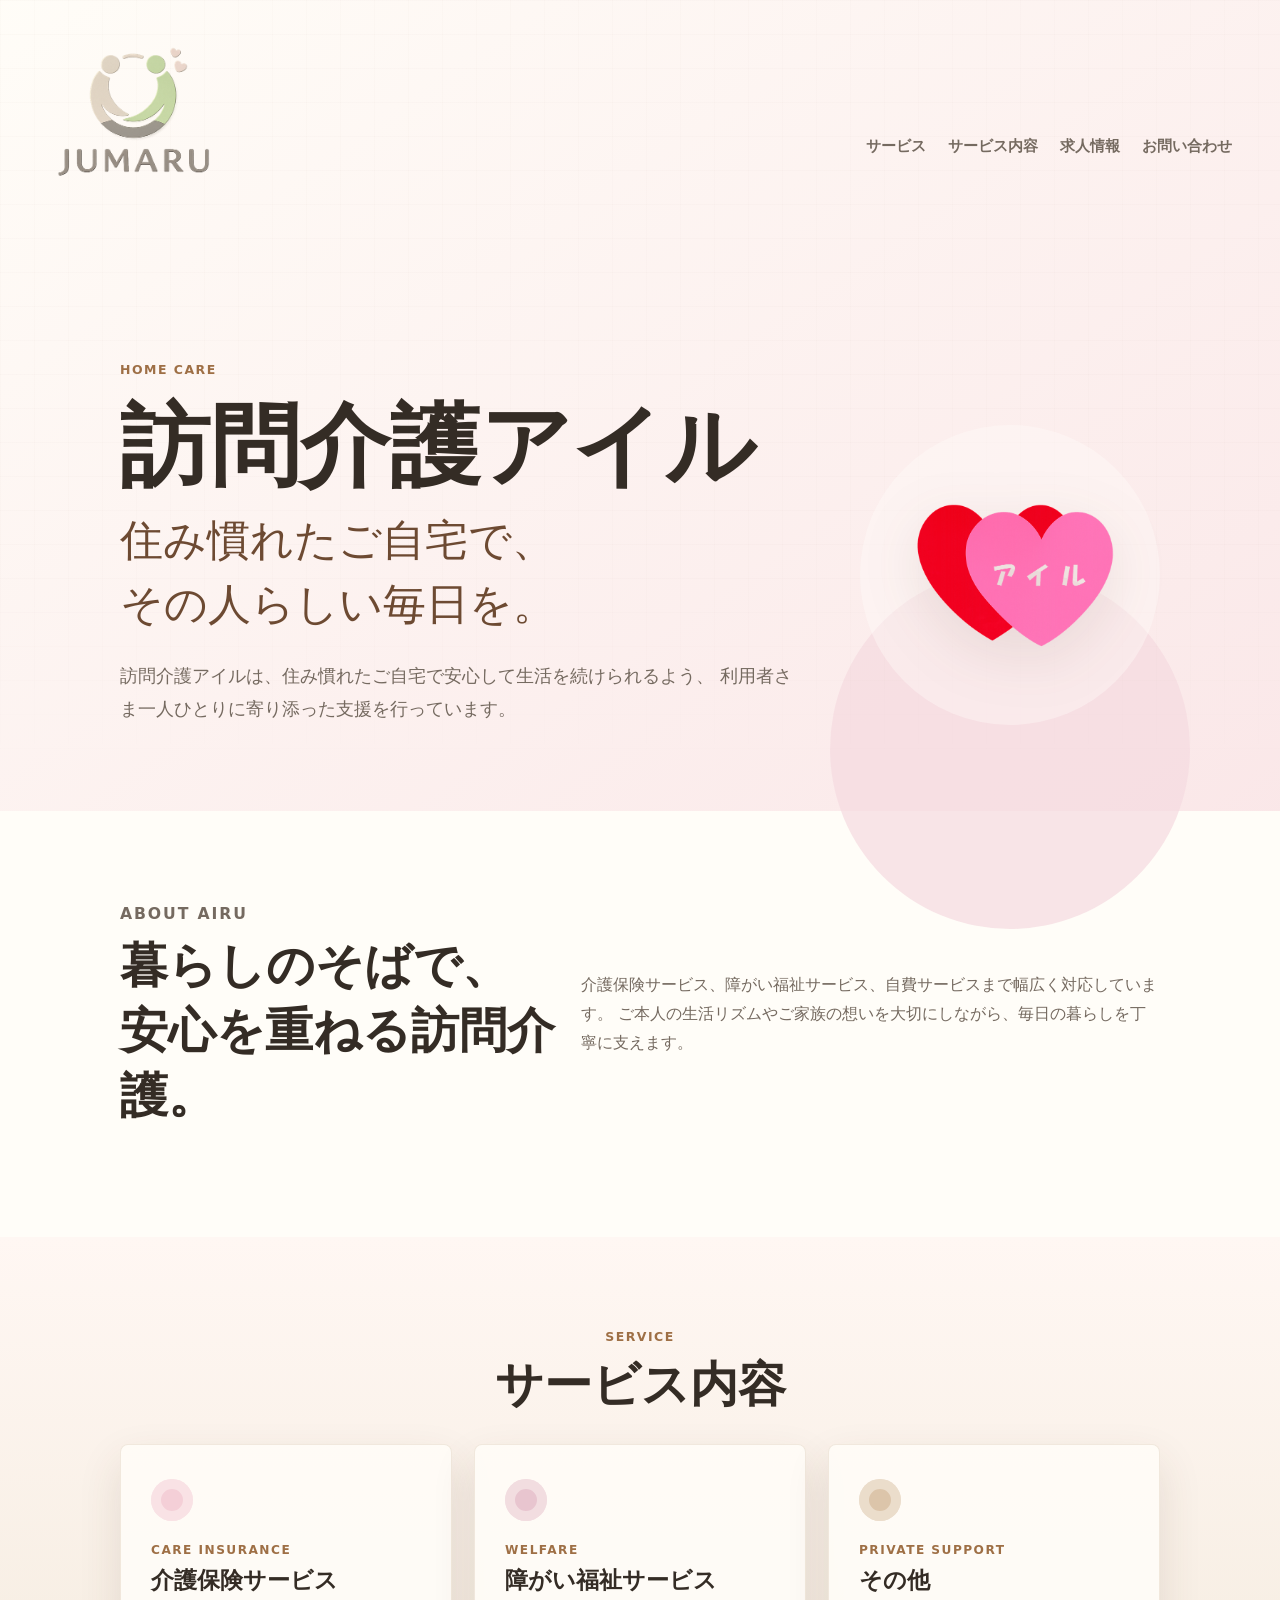
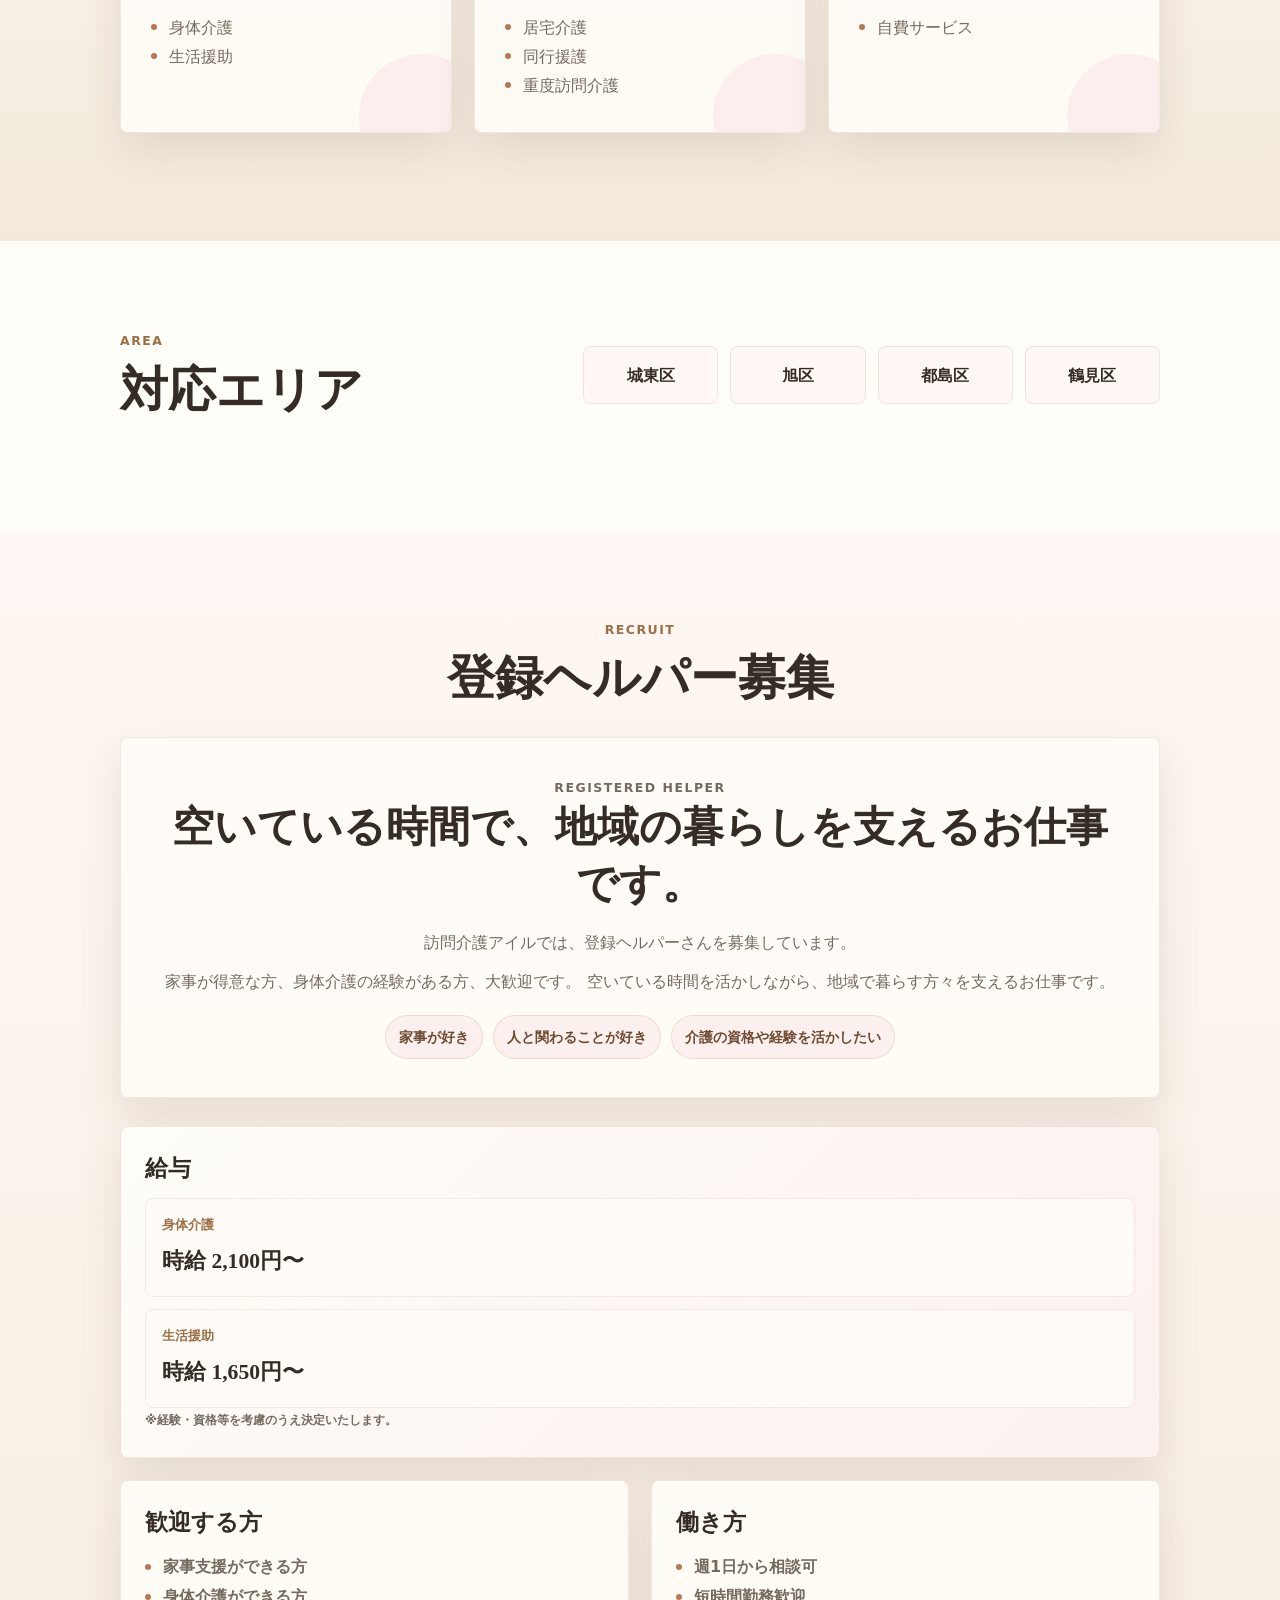
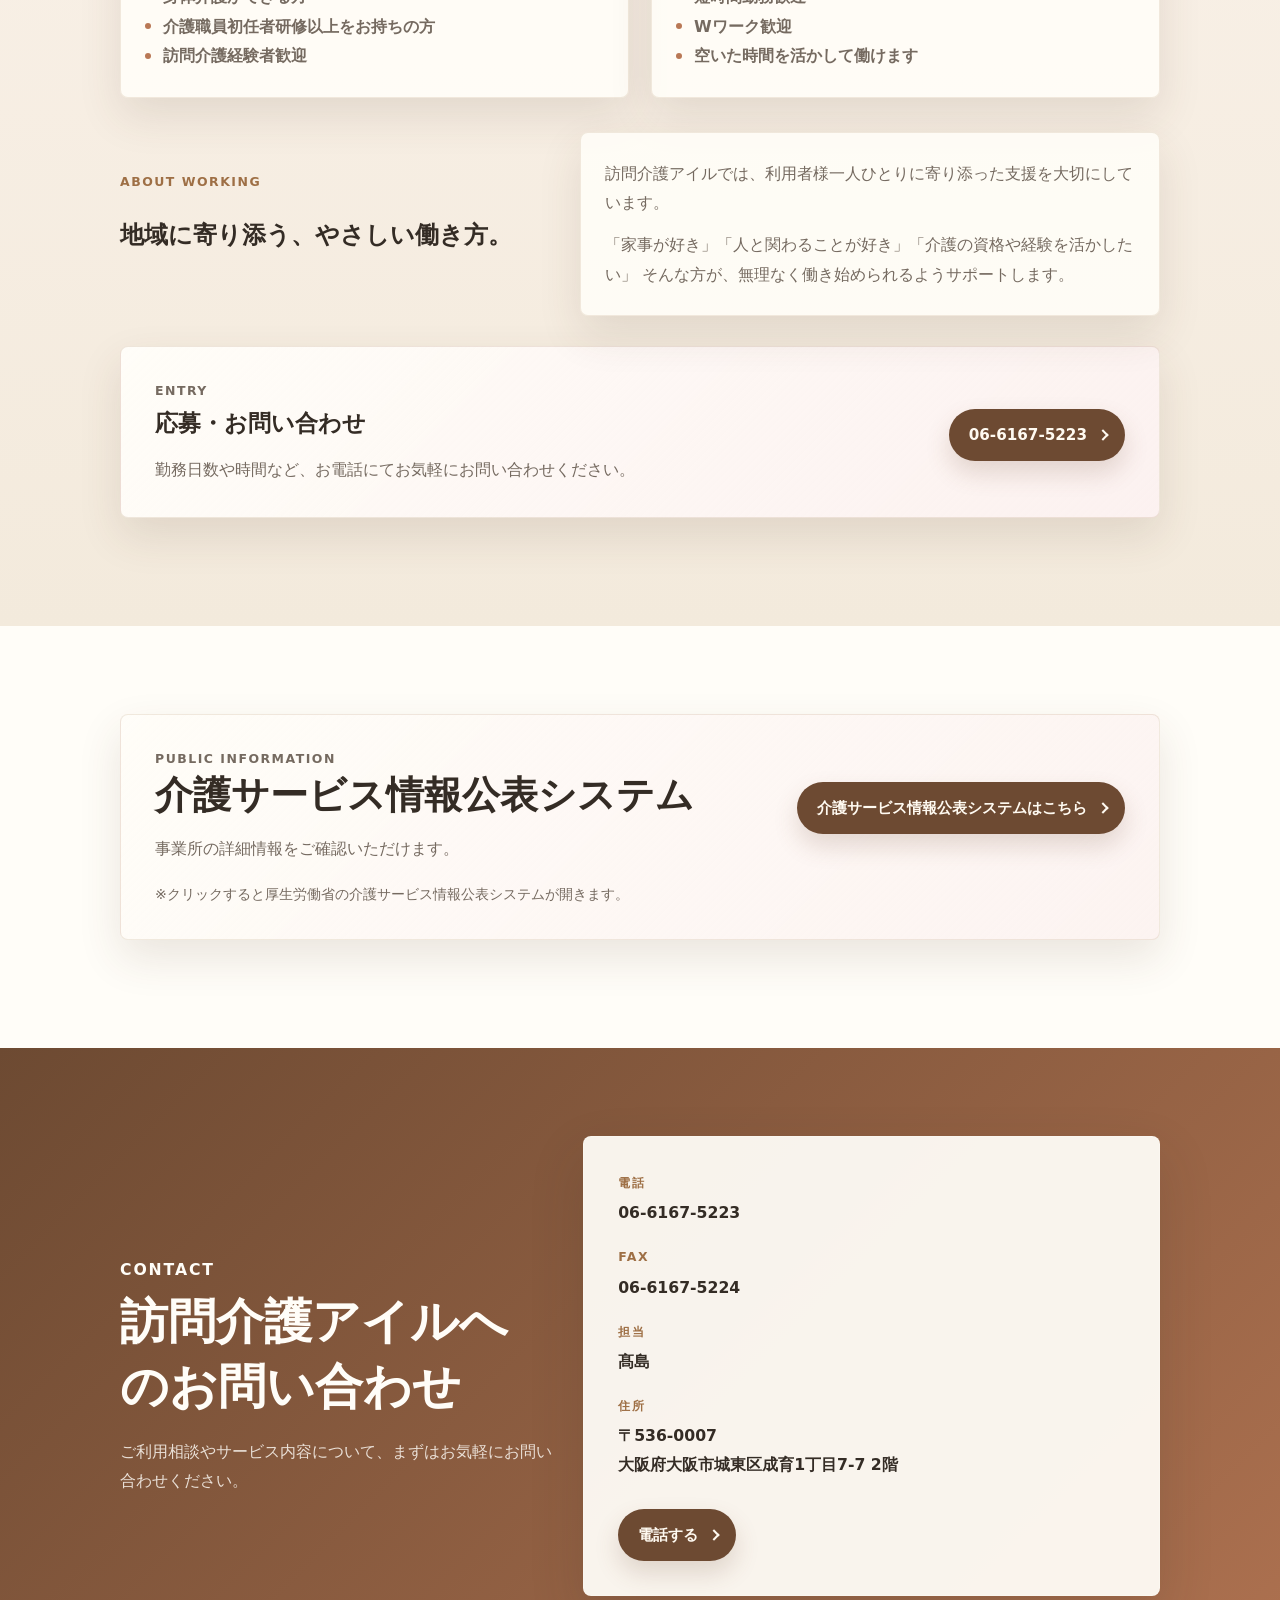
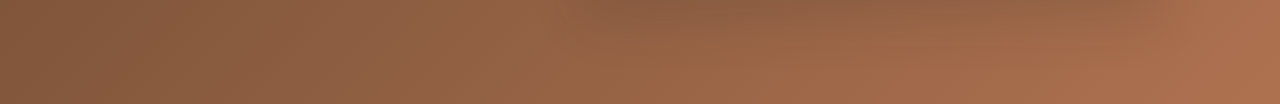
==== commit 05212b6b: "Add files via upload" ====
--- a/airu.html
+++ b/airu.html
@@ -16,7 +16,7 @@
         <div class="hero__grain" aria-hidden="true"></div>
         <header class="header">
           <a class="logo" href="index.html" aria-label="合同会社JUMARU トップページ">
-            <img src="assets/jumaru-logo.png" alt="合同会社JUMARU" />
+            <img src="jumaru-logo.png" alt="合同会社JUMARU" />
           </a>
           <nav class="nav" aria-label="主要メニュー">
             <a href="index.html#services">サービス</a>
@@ -43,7 +43,7 @@
           </div>
 
           <div class="detail-hero__mark" aria-hidden="true">
-            <img src="assets/airu-logo.png" alt="" />
+            <img src="airu-logo.png" alt="" />
           </div>
         </div>
       </section>
